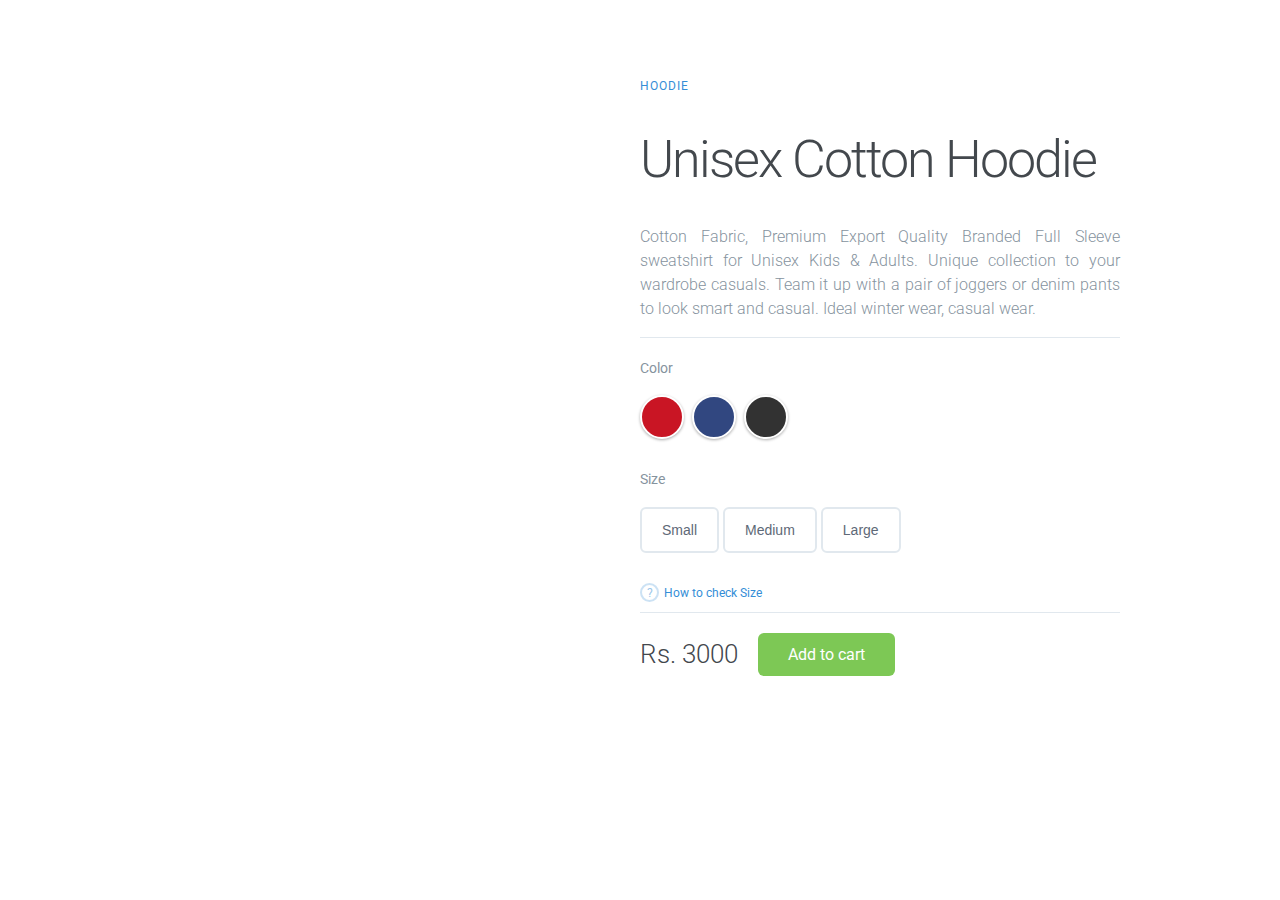
==== product.html @ bb7abbc0 "commit 2nd" ====
<!DOCTYPE html>
<html>
  <head>
    <meta charset="utf-8">
    <meta name="viewport" content="width=device-width, initial-scale=1">
    <title>Product Detail</title>
    <!-- Fonts -->
    <link href="https://fonts.googleapis.com/css?family=Roboto:300,400,500" rel="stylesheet">
    <!-- CSS -->
    <link href="css/style2.css" rel="stylesheet">
    <meta name="robots" content="noindex,follow" />

  </head>

  <body>
    <main class="container">

      <!-- Left Column / Headphones Image -->
      <div class="left-column">
        <img data-image="black" src="images/black1.png" alt="">
        <img data-image="blue" src="images/blue1.png" alt="">
        <img data-image="red" class="active" src="images/red1.png" alt="">
      </div>


      <!-- Right Column -->
      <div class="right-column">

        <!-- Product Description -->
        <div class="product-description">
          <span>Hoodie</span>
          <h1>Unisex Cotton Hoodie</h1>
          <p style="text-align: justify;"> Cotton Fabric, Premium Export Quality Branded Full Sleeve sweatshirt for Unisex Kids & Adults. Unique collection to your wardrobe casuals. Team it up with a pair of joggers or denim pants to look smart and casual. Ideal winter wear, casual wear.</p>
        </div>

        <!-- Product Configuration -->
        <div class="product-configuration">

          <!-- Product Color -->
          <div class="product-color">
            <span>Color</span>

            <div class="color-choose">
              <div>
                <input data-image="red" type="radio" id="red" name="color" value="red" checked>
                <label for="red"><span></span></label>
              </div>
              <div>
                <input data-image="blue" type="radio" id="blue" name="color" value="blue">
                <label for="blue"><span></span></label>
              </div>
              <div>
                <input data-image="black" type="radio" id="black" name="color" value="black">
                <label for="black"><span></span></label>
              </div>
            </div>

          </div>

          <!-- Cable Configuration -->
          <div class="cable-config">
            <span>Size</span>

            <div class="cable-choose">
              <button>Small</button>
              <button>Medium</button>
              <button>Large</button>
            </div>

            <a href="#">How to check Size</a>
          </div>
        </div>

        <!-- Product Pricing -->
        <div class="product-price">
          <span>Rs. 3000</span>
          <a href="#" class="cart-btn">Add to cart</a>
        </div>
      </div>
    </main>

    <!-- Scripts -->
    <script src="https://cdnjs.cloudflare.com/ajax/libs/jquery/3.1.1/jquery.min.js" charset="utf-8"></script>
    <script src="script.js" charset="utf-8"></script>
  </body>
</html>
---- css/style2.css ----
/* Basic Styling */
html, body {
  height: 100%;
  width: 100%;
  margin: 0;
  font-family: 'Roboto', sans-serif;
}

.container {
  max-width: 1200px;
  margin: 0 auto;
  padding: 15px;
  display: flex;
}

/* Columns */
.left-column {
  width: 50%;
  position: relative;
}

.right-column {
  width: 40%;
  margin-top: 60px;
}


/* Left Column */
.left-column img {
  width: 100%;
  position: absolute;
  left: 0;
  top: 0;
  opacity: 0;
  transition: all 0.3s ease;
}

.left-column img.active {
  opacity: 1;
}


/* Right Column */

/* Product Description */
.product-description {
  border-bottom: 1px solid #E1E8EE;
  margin-bottom: 20px;
}
.product-description span {
  font-size: 12px;
  color: #358ED7;
  letter-spacing: 1px;
  text-transform: uppercase;
  text-decoration: none;
}
.product-description h1 {
  font-weight: 300;
  font-size: 52px;
  color: #43484D;
  letter-spacing: -2px;
}
.product-description p {
  font-size: 16px;
  font-weight: 300;
  color: #86939E;
  line-height: 24px;
}

/* Product Configuration */
.product-color span,
.cable-config span {
  font-size: 14px;
  font-weight: 400;
  color: #86939E;
  margin-bottom: 20px;
  display: inline-block;
}

/* Product Color */
.product-color {
  margin-bottom: 30px;
}

.color-choose div {
  display: inline-block;
}

.color-choose input[type="radio"] {
  display: none;
}

.color-choose input[type="radio"] + label span {
  display: inline-block;
  width: 40px;
  height: 40px;
  margin: -1px 4px 0 0;
  vertical-align: middle;
  cursor: pointer;
  border-radius: 50%;
}

.color-choose input[type="radio"] + label span {
  border: 2px solid #FFFFFF;
  box-shadow: 0 1px 3px 0 rgba(0,0,0,0.33);
}

.color-choose input[type="radio"]#red + label span {
  background-color: #C91524;
}
.color-choose input[type="radio"]#blue + label span {
  background-color: #314780;
}
.color-choose input[type="radio"]#black + label span {
  background-color: #323232;
}

.color-choose input[type="radio"]:checked + label span {
  background-image: url(images/check-icn.svg);
  background-repeat: no-repeat;
  background-position: center;
}

/* Cable Configuration */
.cable-choose {
  margin-bottom: 20px;
}

.cable-choose button {
  border: 2px solid #E1E8EE;
  border-radius: 6px;
  padding: 13px 20px;
  font-size: 14px;
  color: #5E6977;
  background-color: #fff;
  cursor: pointer;
  transition: all .5s;
}

.cable-choose button:hover,
.cable-choose button:active,
.cable-choose button:focus {
  border: 2px solid #86939E;
  outline: none;
}

.cable-config {
  border-bottom: 1px solid #E1E8EE;
  margin-bottom: 20px;
}

.cable-config a {
  color: #358ED7;
  text-decoration: none;
  font-size: 12px;
  position: relative;
  margin: 10px 0;
  display: inline-block;
}
.cable-config a:before {
  content: "?";
  height: 15px;
  width: 15px;
  border-radius: 50%;
  border: 2px solid rgba(53, 142, 215, 0.5);
  display: inline-block;
  text-align: center;
  line-height: 16px;
  opacity: 0.5;
  margin-right: 5px;
}

/* Product Price */
.product-price {
  display: flex;
  align-items: center;
}

.product-price span {
  font-size: 26px;
  font-weight: 300;
  color: #43474D;
  margin-right: 20px;
}

.cart-btn {
  display: inline-block;
  background-color: #7DC855;
  border-radius: 6px;
  font-size: 16px;
  color: #FFFFFF;
  text-decoration: none;
  padding: 12px 30px;
  transition: all .5s;
}
.cart-btn:hover {
  background-color: #64af3d;
}

/* Responsive */
@media (max-width: 940px) {
  .container {
    flex-direction: column;
    margin-top: 60px;
  }

  .left-column,
  .right-column {
    width: 100%;
  }

  .left-column img {
    width: 300px;
    right: 0;
    top: -65px;
    left: initial;
  }
}

@media (max-width: 535px) {
  .left-column img {
    width: 220px;
    top: -85px;
  }
}
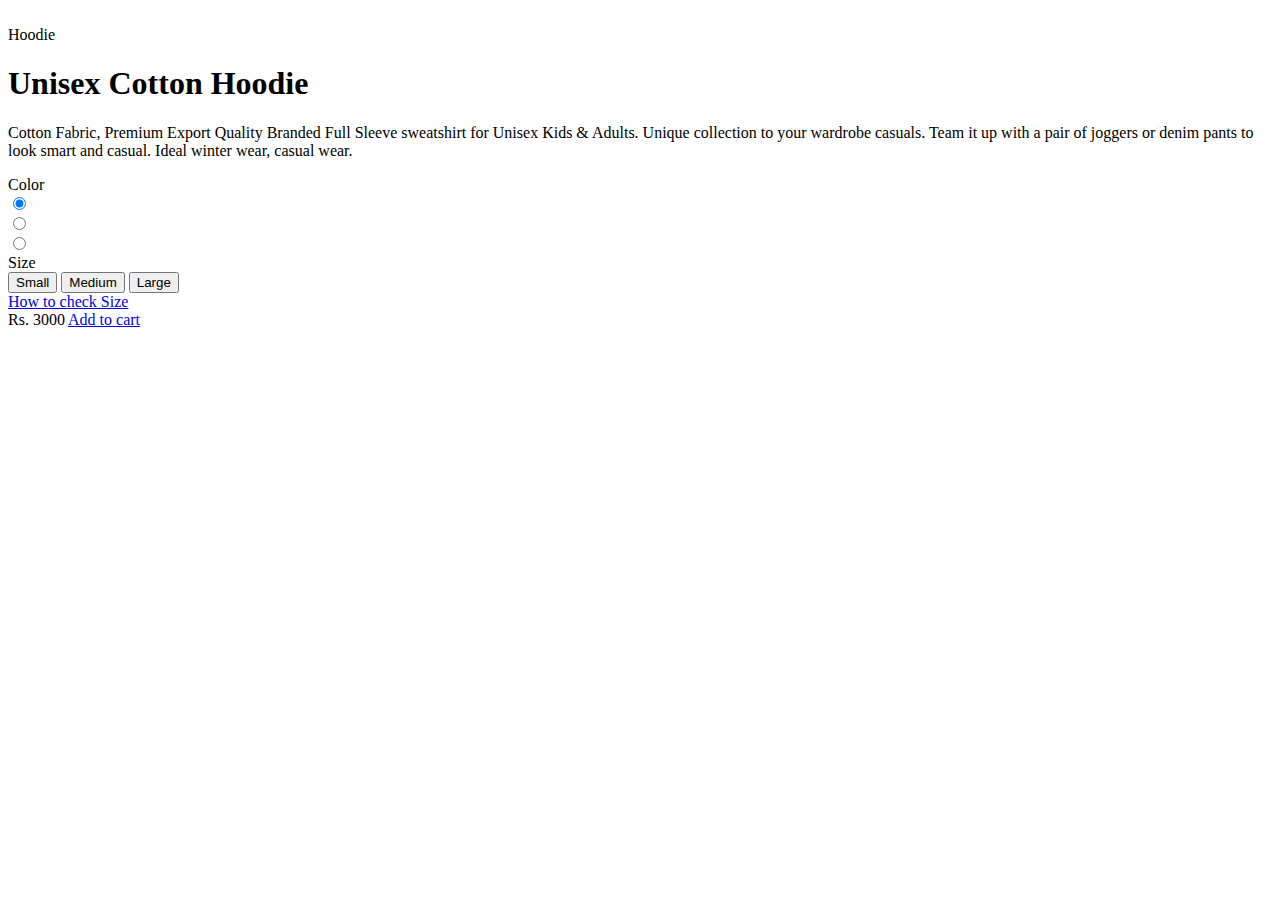
==== commit 7bf0b6af: "Update product.html" ====
--- a/product.html
+++ b/product.html
@@ -7,13 +7,14 @@
     <!-- Fonts -->
     <link href="https://fonts.googleapis.com/css?family=Roboto:300,400,500" rel="stylesheet">
     <!-- CSS -->
-    <link href="css/style2.css" rel="stylesheet">
+    <link href="style.css" rel="stylesheet">
     <meta name="robots" content="noindex,follow" />
 
   </head>
 
   <body>
     <main class="container">
+
 
       <!-- Left Column / Headphones Image -->
       <div class="left-column">
@@ -30,7 +31,7 @@
         <div class="product-description">
           <span>Hoodie</span>
           <h1>Unisex Cotton Hoodie</h1>
-          <p style="text-align: justify;"> Cotton Fabric, Premium Export Quality Branded Full Sleeve sweatshirt for Unisex Kids & Adults. Unique collection to your wardrobe casuals. Team it up with a pair of joggers or denim pants to look smart and casual. Ideal winter wear, casual wear.</p>
+          <p> Cotton Fabric, Premium Export Quality Branded Full Sleeve sweatshirt for Unisex Kids & Adults. Unique collection to your wardrobe casuals. Team it up with a pair of joggers or denim pants to look smart and casual. Ideal winter wear, casual wear.</p>
         </div>
 
         <!-- Product Configuration -->
@@ -57,17 +58,17 @@
 
           </div>
 
-          <!-- Cable Configuration -->
-          <div class="cable-config">
+          <!-- size -->
+          <div class="size-config">
             <span>Size</span>
 
-            <div class="cable-choose">
+            <div class="size-choose">
               <button>Small</button>
               <button>Medium</button>
               <button>Large</button>
             </div>
 
-            <a href="#">How to check Size</a>
+            <a href="#">How to check  Size</a>
           </div>
         </div>
 
